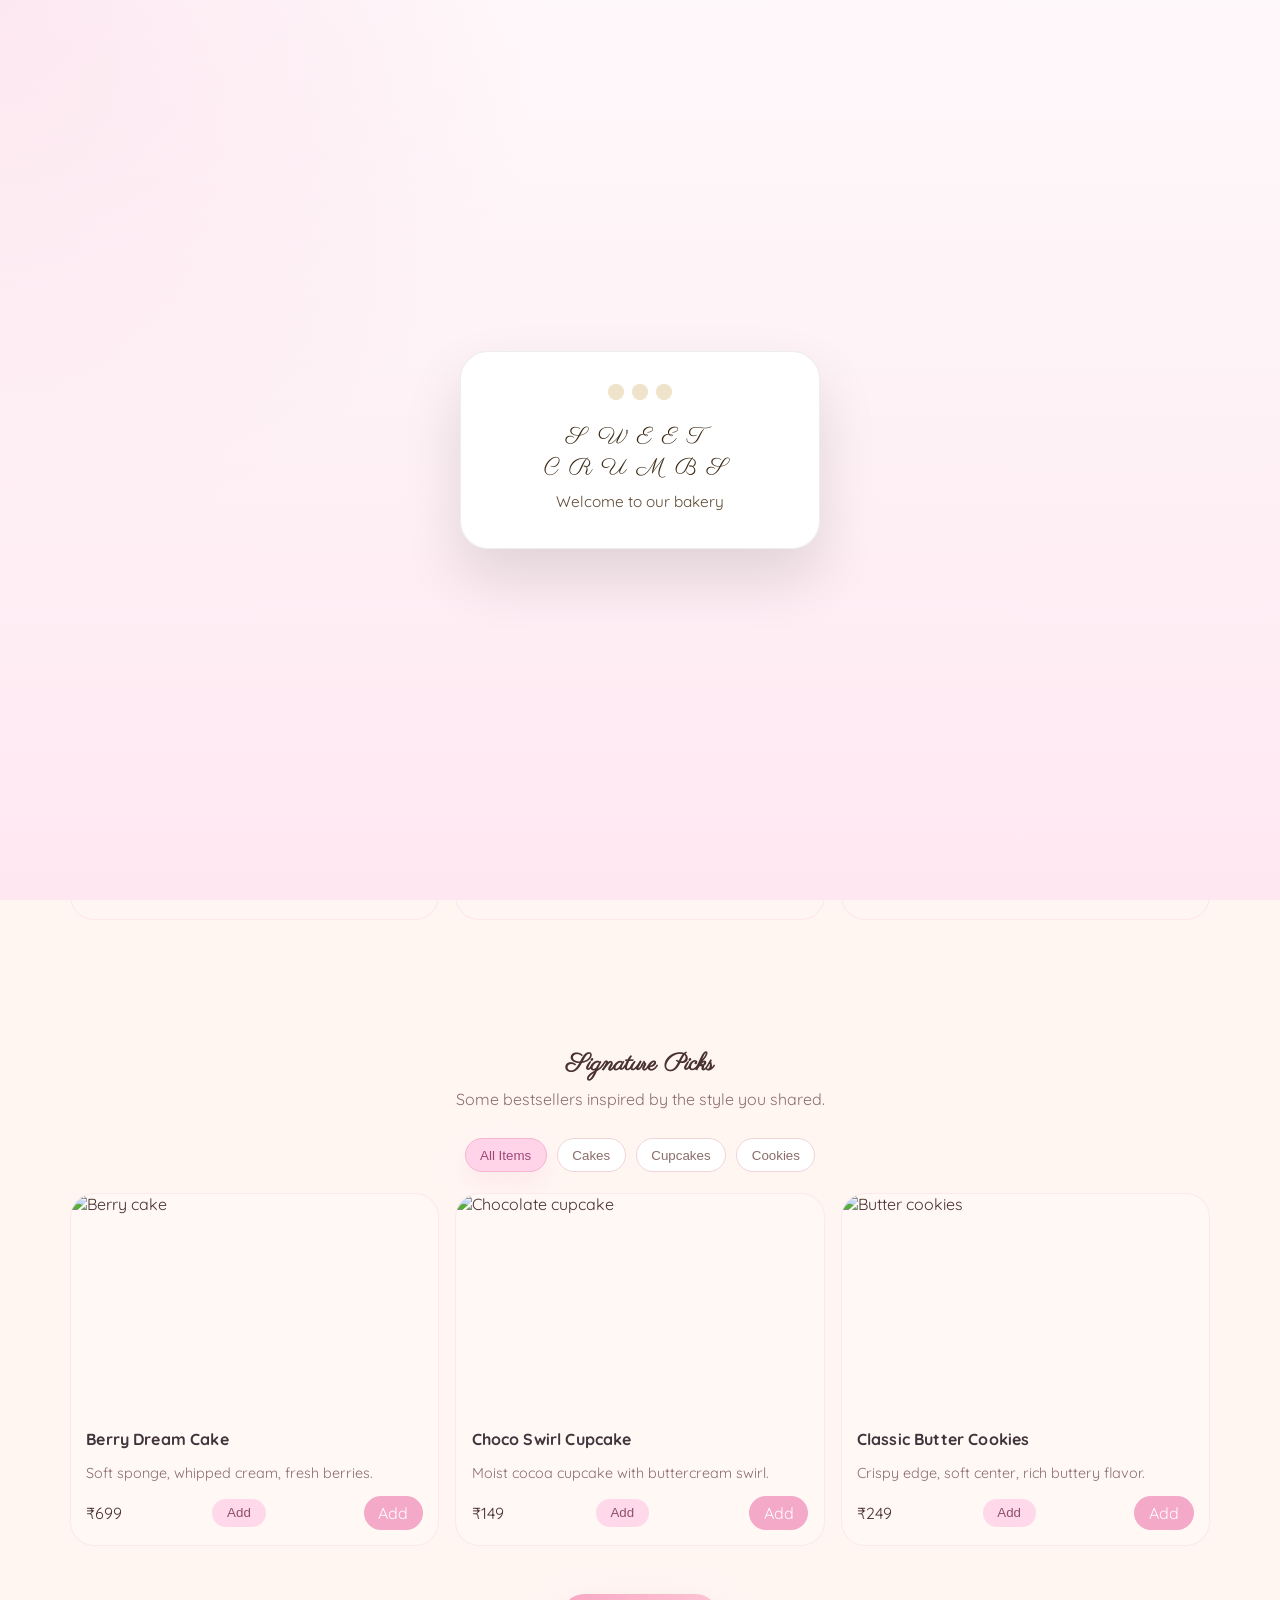
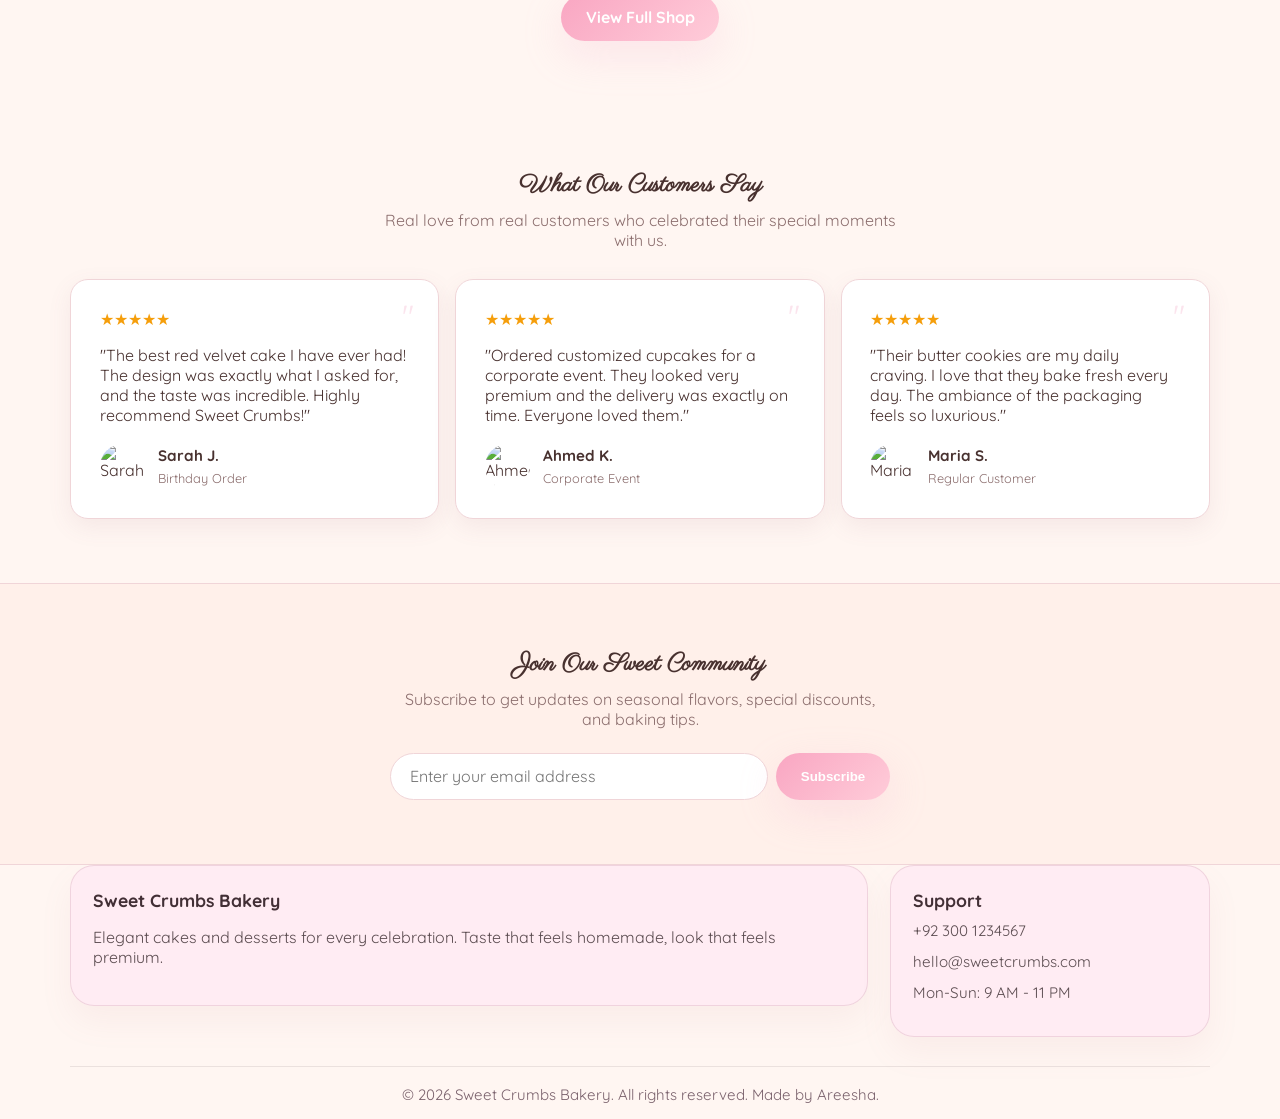
==== index.html @ cb50b617 "first commit" ====
<!DOCTYPE html>
<html lang="en">
  <head>
    <meta charset="UTF-8" />
    <meta name="viewport" content="width=device-width, initial-scale=1.0" />
    <title>Sweet Crumbs Bakery</title>
    <link rel="preconnect" href="https://fonts.googleapis.com" />
    <link rel="preconnect" href="https://fonts.gstatic.com" crossorigin />
    <link
      href="https://fonts.googleapis.com/css2?family=Parisienne&family=Quicksand:wght@300;400;500;600;700&display=swap"
      rel="stylesheet"
    />
    <link rel="stylesheet" href="./style.css" />
  </head>
  <body>
    <div class="page-loader" aria-hidden="true">
      <div class="loader-content">
        <div class="loader-spinner">
          <span class="loader-dot"></span>
          <span class="loader-dot"></span>
          <span class="loader-dot"></span>
        </div>
        <p class="loader-title">Sweet Crumbs</p>
        <p class="loader-subtitle">Welcome to our bakery</p>
      </div>
    </div>
    <header class="site-header">
      <div class="container topbar">
        <a class="logo" href="./index.html">Sweet Crumbs</a>
        <button class="menu-toggle" type="button">Menu</button>
        <nav>
          <ul class="nav-list">
            <li><a class="nav-link active" href="./index.html">Home</a></li>
            <li><a class="nav-link" href="./shop.html">Shop</a></li>
            <li><a class="nav-link" href="./menu.html">Menu</a></li>
            <li><a class="nav-link" href="./gallery.html">Gallery</a></li>
            <li><a class="nav-link" href="./about.html">About</a></li>
            <li><a class="nav-link" href="./contact.html">Contact</a></li>
            <li><a class="nav-link cart-link" href="#" id="view-cart-link">View Cart (<span class="cart-count">0</span>)</a></li>
          </ul>
        </nav>
      </div>
    </header>

    <main>
      <section class="hero">
        <div class="container hero-grid">
          <div>
            <p class="kicker">HANDCRAFTED DESSERTS</p>
            <h1>Sweet Crumbs Bakery</h1>
            <p>
              Fresh cakes, cupcakes, and cookies made daily with premium
              ingredients. Celebrate your moments with our handcrafted bakery
              creations.
            </p>
            <a class="btn primary" href="./menu.html">Explore Menu</a>
          </div>
          <div class="hero-card">
            <img
              src="https://images.unsplash.com/photo-1559620192-032c4bc4674e?auto=format&fit=crop&w=1200&q=80"
              alt="Bakery display with cupcakes"
            />
          </div>
        </div>
      </section>

      <section class="section">
        <div class="container">
          <div class="section-title">
            <h2>Why Customers Love Us</h2>
            <p>
              Traditional recipes with a modern touch, baked fresh every single
              day.
            </p>
          </div>
          <div class="features">
            <article class="feature fade-up">
              <div class="feature-icon">
                <svg viewBox="0 0 24 24" fill="none" stroke="currentColor" stroke-width="2" stroke-linecap="round" stroke-linejoin="round"><path d="M12 2v20M17 5H9.5a3.5 3.5 0 0 0 0 7h5a3.5 3.5 0 0 1 0 7H6"/></svg>
              </div>
              <h3>Fresh Daily</h3>
              <p>
                Every order is prepared with same-day baked sponge and cream.
              </p>
            </article>
            <article class="feature fade-up" style="transition-delay: 0.1s;">
              <div class="feature-icon">
                <svg viewBox="0 0 24 24" fill="none" stroke="currentColor" stroke-width="2" stroke-linecap="round" stroke-linejoin="round"><rect x="1" y="3" width="15" height="13"/><polygon points="16 8 20 8 23 11 23 16 16 16 16 8"/><circle cx="5.5" cy="18.5" r="2.5"/><circle cx="18.5" cy="18.5" r="2.5"/></svg>
              </div>
              <h3>Fast Delivery</h3>
              <p>
                Scheduled delivery slots for birthdays, anniversaries, and events.
              </p>
            </article>
            <article class="feature fade-up" style="transition-delay: 0.2s;">
              <div class="feature-icon">
                <svg viewBox="0 0 24 24" fill="none" stroke="currentColor" stroke-width="2" stroke-linecap="round" stroke-linejoin="round"><polygon points="12 2 15.09 8.26 22 9.27 17 14.14 18.18 21.02 12 17.77 5.82 21.02 7 14.14 2 9.27 8.91 8.26 12 2"/></svg>
              </div>
              <h3>Custom Designs</h3>
              <p>
                From minimal to luxury cakes, we design exactly your way.
              </p>
            </article>
          </div>
        </div>
      </section>

      <section class="section">
        <div class="container">
          <div class="section-title">
            <h2>Signature Picks</h2>
            <p>Some bestsellers inspired by the style you shared.</p>
          </div>

          <div class="categories">
            <button class="chip active" data-filter="all">All Items</button>
            <button class="chip" data-filter="cake">Cakes</button>
            <button class="chip" data-filter="cupcake">Cupcakes</button>
            <button class="chip" data-filter="cookie">Cookies</button>
          </div>

          <div class="products-grid">
            <article class="card" data-type="cake">
              <img
                src="https://images.unsplash.com/photo-1535141192574-5d4897c12636?auto=format&fit=crop&w=900&q=80"
                alt="Berry cake"
              />
              <div class="card-content">
                <h3>Berry Dream Cake</h3>
                <p>Soft sponge, whipped cream, fresh berries.</p>
                <div class="row">
                  <span>₹699</span>
                  <a href="./product-detail.html" class="btn mini">Add</a>
                </div>
              </div>
            </article>

            <article class="card" data-type="cupcake">
              <img
                src="https://images.unsplash.com/photo-1486427944299-d1955d23e34d?auto=format&fit=crop&w=900&q=80"
                alt="Chocolate cupcake"
              />
              <div class="card-content">
                <h3>Choco Swirl Cupcake</h3>
                <p>Moist cocoa cupcake with buttercream swirl.</p>
                <div class="row">
                  <span>₹149</span>
                  <a href="./product-detail.html" class="btn mini">Add</a>
                </div>
              </div>
            </article>

            <article class="card" data-type="cookie">
              <img
                src="https://images.unsplash.com/photo-1499636136210-6f4ee915583e?auto=format&fit=crop&w=900&q=80"
                alt="Butter cookies"
              />
              <div class="card-content">
                <h3>Classic Butter Cookies</h3>
                <p>Crispy edge, soft center, rich buttery flavor.</p>
                <div class="row">
                  <span>₹249</span>
                  <a href="./product-detail.html" class="btn mini">Add</a>
                </div>
              </div>
            </article>
          </div>
          <div style="text-align: center; margin-top: 3rem;">
            <a href="./shop.html" class="btn primary">View Full Shop</a>
          </div>
        </div>
      </section>

      <section class="section">
        <div class="container">
          <div class="section-title fade-up">
            <h2>What Our Customers Say</h2>
            <p>Real love from real customers who celebrated their special moments with us.</p>
          </div>
          <div class="features">
            <article class="testimonial-card fade-up">
              <div class="quote-icon">"</div>
              <div class="stars">★★★★★</div>
              <p>"The best red velvet cake I have ever had! The design was exactly what I asked for, and the taste was incredible. Highly recommend Sweet Crumbs!"</p>
              <div class="author">
                <img src="https://images.unsplash.com/photo-1438761681033-6461ffad8d80?auto=format&fit=crop&w=150&q=80" alt="Sarah J." />
                <div>
                  <h4>Sarah J.</h4>
                  <span>Birthday Order</span>
                </div>
              </div>
            </article>

            <article class="testimonial-card fade-up" style="transition-delay: 0.1s;">
              <div class="quote-icon">"</div>
              <div class="stars">★★★★★</div>
              <p>"Ordered customized cupcakes for a corporate event. They looked very premium and the delivery was exactly on time. Everyone loved them."</p>
              <div class="author">
                <img src="https://images.unsplash.com/photo-1500648767791-00dcc994a43e?auto=format&fit=crop&w=150&q=80" alt="Ahmed K." />
                <div>
                  <h4>Ahmed K.</h4>
                  <span>Corporate Event</span>
                </div>
              </div>
            </article>

            <article class="testimonial-card fade-up" style="transition-delay: 0.2s;">
              <div class="quote-icon">"</div>
              <div class="stars">★★★★★</div>
              <p>"Their butter cookies are my daily craving. I love that they bake fresh every day. The ambiance of the packaging feels so luxurious."</p>
              <div class="author">
                <img src="https://images.unsplash.com/photo-1494790108377-be9c29b29330?auto=format&fit=crop&w=150&q=80" alt="Maria S." />
                <div>
                  <h4>Maria S.</h4>
                  <span>Regular Customer</span>
                </div>
              </div>
            </article>
          </div>
        </div>
      </section>

      <section class="newsletter fade-up">
        <div class="container">
          <div class="newsletter-box">
            <h2>Join Our Sweet Community</h2>
            <p style="color: var(--muted); margin-top: 0.5rem;">Subscribe to get updates on seasonal flavors, special discounts, and baking tips.</p>
            <form class="newsletter-form">
              <input type="email" placeholder="Enter your email address" required />
              <button class="btn primary" type="submit">Subscribe</button>
            </form>
          </div>
        </div>
      </section>
    </main>

    <footer class="site-footer">
      <div class="container">
        <div class="footer-grid">
          <div>
            <h3>Sweet Crumbs Bakery</h3>
            <p>Elegant cakes and desserts for every celebration. Taste that feels homemade, look that feels premium.</p>
          </div>
          <div>
            <h4>Support</h4>
            <ul>
              <li>+92 300 1234567</li>
              <li>hello@sweetcrumbs.com</li>
              <li>Mon-Sun: 9 AM - 11 PM</li>
            </ul>
          </div>
        </div>
        <p class="copyright">© 2026 Sweet Crumbs Bakery. All rights reserved. Made by Areesha.</p>
      </div>
    </footer>

    <script src="./script.js"></script>
  </body>
</html>
---- style.css ----
:root {
  --bg: #fff6f2;
  --surface: #fff7f3;
  --surface-soft: #fff0ea;
  --accent: #f3a9c7;
  --accent-dark: #d17a9e;
  --text: #48312f;
  --muted: #8b6d6d;
  --line: #f0d5d8;
  --shadow-sm: 0 8px 24px rgba(146, 87, 115, 0.09);
  --shadow-md: 0 16px 40px rgba(146, 87, 115, 0.14);
  --shadow-lg: 0 28px 80px rgba(146, 87, 115, 0.18);
  --transition: 0.25s cubic-bezier(0.25, 0.8, 0.25, 1);
}

* {
  box-sizing: border-box;
}

html {
  scroll-behavior: smooth;
}

body {
  margin: 0;
  font-family: "Quicksand", sans-serif;
  color: var(--text);
  background: var(--bg);
}

h1,
h2,
h3,
h4 {
  margin: 0;
  font-family: "Parisienne", cursive;
}

a {
  color: inherit;
  text-decoration: none;
}

img {
  max-width: 100%;
  display: block;
}

.page-loader {
  position: fixed;
  inset: 0;
  z-index: 9999;
  display: flex;
  align-items: center;
  justify-content: center;
  background: radial-gradient(circle at top left, rgba(243, 169, 199, 0.2), transparent 35%),
    linear-gradient(180deg, #fff8fb 0%, #fef2f6 45%, #ffe7f1 100%);
  color: #472b33;
  transition: opacity 0.35s ease, visibility 0.35s ease;
  opacity: 1;
  visibility: visible;
}

.page-loader.hide {
  opacity: 0;
  visibility: hidden;
  pointer-events: none;
}

.loader-content {
  text-align: center;
  max-width: 360px;
  padding: 2rem 1.75rem;
  border-radius: 28px;
  background: rgba(255, 255, 255, 0.98);
  backdrop-filter: blur(16px);
  box-shadow: 0 28px 60px rgba(0, 0, 0, 0.12);
  border: 1px solid rgba(46, 33, 20, 0.08);
}

.loader-spinner {
  display: flex;
  align-items: center;
  justify-content: center;
  gap: 0.55rem;
  margin: 0 auto 1.35rem;
}

.loader-dot {
  width: 0.95rem;
  height: 0.95rem;
  background: #d8b87c;
  border-radius: 50%;
  opacity: 0.4;
  animation: loader-dot 1s infinite ease-in-out;
}

.loader-dot:nth-child(2) {
  animation-delay: 0.15s;
}

.loader-dot:nth-child(3) {
  animation-delay: 0.3s;
}

.loader-title {
  letter-spacing: 0.45em;
  text-transform: uppercase;
  font-size: 1.4rem;
  margin: 0.7rem 0 0.35rem;
  font-family: "Parisienne", cursive;
  font-weight: 400;
  color: #3c2a16;
}

.loader-subtitle {
  color: #5f4a36;
  font-size: 0.96rem;
  margin: 0;
  line-height: 1.75;
}

.cart-overlay,
.cart-panel {
  position: fixed;
  inset: 0;
  z-index: 10000;
}

.cart-overlay {
  background: rgba(51, 23, 38, 0.55);
  opacity: 0;
  visibility: hidden;
  display: none;
  pointer-events: none;
  transition: opacity 0.25s ease;
}

.cart-overlay.open {
  display: block;
  opacity: 1;
  visibility: visible;
  pointer-events: auto;
}

.cart-panel {
  position: fixed;
  top: 0;
  right: 0;
  width: min(420px, 100%);
  height: 100%;
  background: #fff9fb;
  box-shadow: -12px 0 40px rgba(124, 80, 101, 0.12);
  transform: translateX(100%);
  transition: transform 0.4s cubic-bezier(0.25, 0.46, 0.45, 0.94);
  display: none;
  flex-direction: column;
  padding: 1.5rem;
}

.cart-panel.open {
  display: flex;
  transform: translateX(0);
}

.cart-panel h2 {
  font-family: "Parisienne", cursive;
  margin: 0 0 1rem;
  color: #b5567e;
}

.cart-panel .cart-items {
  flex: 1;
  overflow-y: auto;
  display: grid;
  gap: 1rem;
}

.cart-item {
  background: #fff;
  border: 1px solid rgba(240, 207, 214, 0.8);
  border-radius: 18px;
  padding: 1rem;
  display: grid;
  gap: 0.45rem;
}

.cart-item-top {
  display: flex;
  justify-content: space-between;
  align-items: center;
  gap: 0.75rem;
}

.cart-item h4 {
  margin: 0;
  font-size: 1rem;
  font-weight: 700;
  color: #45303a;
}

.cart-remove-btn {
  padding: 0.35rem 0.85rem;
  border-radius: 999px;
  border: 1px solid rgba(181, 86, 126, 0.35);
  background: transparent;
  color: #b5567e;
  font-size: 0.86rem;
  cursor: pointer;
}

.cart-remove-btn:hover {
  background: #ffe9f1;
}

.cart-item span {
  color: #6e515e;
  font-size: 0.92rem;
}

.cart-panel .cart-footer {
  padding-top: 1rem;
  border-top: 1px solid rgba(240, 207, 214, 0.9);
}

.cart-panel .cart-footer p {
  margin: 0.75rem 0 0;
  color: #5b404b;
}

.cart-close {
  position: absolute;
  top: 1rem;
  right: 1rem;
  width: 2rem;
  height: 2rem;
  border: 1px solid rgba(181, 86, 126, 0.35);
  border-radius: 999px;
  display: inline-flex;
  align-items: center;
  justify-content: center;
  background: #fff;
  color: #b5567e;
  font-weight: 700;
  cursor: pointer;
}

.btn.mini.cart-add-btn {
  margin-right: 0.5rem;
  background: #ffd9e9;
  color: #8f4f6c;
}

.btn.mini.cart-add-btn:hover {
  background: #f7baca;
}

.product-detail-section.animate-detail {
  opacity: 0;
  transform: translateY(20px);
  transition: transform 0.7s ease, opacity 0.7s ease;
}

.product-detail-section.show-detail {
  opacity: 1;
  transform: translateY(0);
}

@keyframes loader-dot {
  0%, 100% {
    transform: translateY(0);
    opacity: 0.4;
  }
  50% {
    transform: translateY(-10px);
    opacity: 1;
  }
}
}

@keyframes spin {
  to {
    transform: rotate(360deg);
  }
}

.container {
  width: min(1140px, calc(100% - 2rem));
  margin: 0 auto;
}

.site-header {
  position: sticky;
  top: 0;
  z-index: 20;
  background: rgba(255, 247, 244, 0.95);
  border-bottom: 1px solid rgba(244, 199, 208, 0.6);
  -webkit-backdrop-filter: blur(12px);
  backdrop-filter: blur(12px);
  color: var(--text);
}

.topbar {
  display: flex;
  align-items: center;
  justify-content: space-between;
  min-height: 70px;
}

.logo {
  font-family: "Parisienne", cursive;
  font-size: 1.9rem;
  font-weight: 400;
  color: #ca7590;
  transition: all 0.3s ease;
  animation: float 3s ease-in-out infinite;
}

.logo:hover {
  transform: scale(1.05);
  color: #b5567e;
}

.nav-list {
  display: flex;
  align-items: center;
  list-style: none;
  padding: 0;
  margin: 0;
  gap: 1.1rem;
}

.nav-link {
  font-size: 0.95rem;
  color: rgba(72, 49, 49, 0.82);
  font-weight: 600;
  position: relative;
  transition: color var(--transition);
}

.nav-link::after {
  content: "";
  position: absolute;
  width: 0;
  height: 2px;
  bottom: -4px;
  left: 0;
  background-color: var(--accent);
  transition: width var(--transition);
}

.nav-link.active,
.nav-link:hover {
  color: var(--accent-dark);
}

.nav-link:hover::after,
.nav-link.active::after {
  width: 100%;
}

.menu-toggle {
  display: none;
  border: 1px solid rgba(255,255,255,0.2);
  border-radius: 10px;
  background: transparent;
  color: #fff;
  padding: 0.35rem 0.55rem;
  cursor: pointer;
}

.feature-icon {
  width: 32px;
  height: 32px;
  margin-bottom: 1rem;
  color: var(--accent);
}

.feature-icon svg {
  width: 100%;
  height: 100%;
  fill: currentColor;
}

.btn {
  border: 0;
  border-radius: 999px;
  cursor: pointer;
  transition: all var(--transition);
  display: inline-flex;
  align-items: center;
  justify-content: center;
}

.btn.primary {
  background: linear-gradient(135deg, #f9a6c2, #ffccd9);
  color: #ffffff;
  font-weight: 700;
  padding: 0.85rem 1.55rem;
  box-shadow: 0 14px 40px rgba(243, 169, 199, 0.22);
}

.btn.primary:hover {
  background: linear-gradient(135deg, #d773a1, #f4a0c8);
  box-shadow: 0 18px 45px rgba(211, 122, 158, 0.24);
  transform: translateY(-2px);
  animation: pulse 0.6s ease-in-out;
}

.btn.mini {
  background: rgba(243, 169, 199, 0.14);
  color: #9a5f7c;
  padding: 0.5rem 1rem;
  transition: all var(--transition);
}

.btn.mini:hover {
  background: rgba(243, 169, 199, 0.24);
  transform: scale(1.05);
  box-shadow: 0 4px 12px rgba(243, 169, 199, 0.2);
}

.hero {
  padding: 5rem 0 4rem;
  background: radial-gradient(circle at top left, rgba(243, 169, 199, 0.22), transparent 35%),
    linear-gradient(180deg, #fff7f5 0%, #fff0ef 100%);
}

.hero-grid {
  display: grid;
  grid-template-columns: 1.1fr 1fr;
  gap: 2rem;
  align-items: center;
}

.kicker {
  margin: 0;
  letter-spacing: 0.18em;
  color: var(--muted);
  font-size: 0.72rem;
}

.hero h1 {
  font-size: clamp(2.4rem, 4vw, 4rem);
  margin-top: 0.6rem;
  letter-spacing: 0.04em;
  background: linear-gradient(90deg, #ca7590 0%, #f9a6c2 50%, #ca7590 100%);
  background-size: 200% 100%;
  -webkit-background-clip: text;
  -webkit-text-fill-color: transparent;
  background-clip: text;
  animation: shimmer 3s ease-in-out infinite;
}

.hero p {
  max-width: 50ch;
  color: #7e5f66;
  line-height: 1.8;
}

.hero-card {
  background: #fff;
  border: 1px solid rgba(248, 216, 224, 0.7);
  border-radius: 30px;
  overflow: hidden;
  box-shadow: 0 24px 60px rgba(164, 87, 125, 0.1);
  transition: transform var(--transition), box-shadow var(--transition);
}

.hero-card:hover {
  transform: translateY(-5px);
}

.hero-card img {
  height: 100%;
  min-height: 360px;
  object-fit: cover;
  transition: transform 0.6s ease;
}

.hero-card:hover img {
  transform: scale(1.03);
}

.section {
  padding: 4rem 0;
}

.section-title {
  text-align: center;
  margin-bottom: 1.8rem;
}

.section-title p {
  color: var(--muted);
  margin: 0.5rem auto 0;
  max-width: 52ch;
}

.features {
  display: grid;
  grid-template-columns: repeat(3, 1fr);
  gap: 1rem;
}

.feature {
  background: #fff6f4;
  border: 1px solid rgba(243, 169, 199, 0.2);
  border-radius: 24px;
  padding: 1.4rem;
  transition: all var(--transition);
}

.feature:hover {
  transform: translateY(-4px);
  box-shadow: var(--shadow-sm);
  border-color: var(--accent);
}

.feature span {
  font-size: 1.5rem;
  display: inline-block;
  margin-bottom: 0.5rem;
}

.feature h3 {
  margin-top: 0.6rem;
  font-size: 1.2rem;
}

.feature p {
  color: var(--muted);
  font-size: 0.92rem;
}

.categories {
  display: flex;
  flex-wrap: wrap;
  justify-content: center;
  gap: 0.65rem;
  margin-bottom: 1.3rem;
}

.chip {
  padding: 0.55rem 0.9rem;
  border: 1px solid var(--line);
  background: #fff;
  border-radius: 999px;
  color: var(--muted);
  cursor: pointer;
  transition: all var(--transition);
}

.chip:hover {
  border-color: var(--accent);
  color: var(--accent-dark);
  transform: translateY(-2px);
  box-shadow: 0 4px 12px rgba(243, 169, 199, 0.15);
}

.chip.active {
  background: #ffd4e8;
  border-color: #f5b4d0;
  color: #9e4878;
  box-shadow: 0 12px 26px rgba(243, 169, 199, 0.15);
  animation: pulse 0.4s ease-in-out;
}

.products-grid {
  display: grid;
  grid-template-columns: repeat(3, 1fr);
  gap: 1rem;
}

.card {
  background: #fff8f4;
  border: 1px solid rgba(243, 169, 199, 0.2);
  border-radius: 24px;
  overflow: hidden;
  transition: all var(--transition);
  animation: fadeIn 0.4s ease-out forwards;
  opacity: 0;
  transform: translateY(20px);
}

.card:hover {
  transform: translateY(-8px) scale(1.02);
  box-shadow: 0 20px 40px rgba(243, 169, 199, 0.15);
  border-color: rgba(243, 169, 199, 0.4);
}

.card img {
  width: 100%;
  height: 220px;
  object-fit: cover;
  transition: transform 0.5s ease;
}

.card:hover img {
  transform: scale(1.08);
}

.card-content {
  padding: 0.95rem;
}

.card-content h3 {
  font-family: "Quicksand", sans-serif;
  font-size: 1rem;
  font-weight: 700;
  letter-spacing: 0.01em;
  margin: 0 0 0.55rem;
  color: #42343c;
}

.card-content p {
  color: var(--muted);
  font-size: 0.9rem;
}

.row {
  display: flex;
  align-items: center;
  justify-content: space-between;
}

.btn.mini {
  background: var(--accent);
  color: #fff;
  padding: 0.42rem 0.92rem;
}

.card.hidden {
  display: none;
}

.page-hero {
  padding: 4rem 0 2.8rem;
  text-align: center;
  background: radial-gradient(circle at top, rgba(243, 169, 199, 0.14), rgba(255, 255, 255, 0.95) 55%);
}

.page-hero p {
  color: var(--muted);
  margin: 0.8rem auto 0;
  max-width: 60ch;
}

.split {
  display: grid;
  grid-template-columns: 1fr 1fr;
  gap: 1.6rem;
}

.panel {
  background: var(--surface-soft);
  border: 1px solid var(--line);
  border-radius: 18px;
  padding: 1.3rem;
}

.panel p,
.panel li {
  color: var(--muted);
}

.panel ul {
  margin: 0.6rem 0 0;
  padding-left: 1rem;
}

.contact-form {
  display: grid;
  gap: 0.8rem;
}

.contact-form input,
.contact-form textarea {
  border: 1px solid var(--line);
  border-radius: 10px;
  padding: 0.72rem 0.85rem;
  font: inherit;
  background: #fff;
}

.contact-form textarea {
  min-height: 150px;
  resize: vertical;
}

.contact-form input:focus,
.contact-form textarea:focus {
  outline: none;
  border-color: var(--accent);
  box-shadow: 0 0 0 3px rgba(198, 168, 112, 0.2);
}

/* New Sections Styles */

.testimonial-card {
  background: #fff;
  padding: 1.8rem;
  border-radius: 18px;
  border: 1px solid var(--line);
  box-shadow: var(--shadow-sm);
  position: relative;
  transition: all var(--transition);
}

.testimonial-card:hover {
  transform: translateY(-4px);
  box-shadow: var(--shadow-md);
}

.quote-icon {
  font-size: 2rem;
  color: var(--accent);
  opacity: 0.3;
  position: absolute;
  top: 1rem;
  right: 1.5rem;
}

.stars {
  color: #f59e0b;
  margin-bottom: 0.5rem;
}

.author {
  display: flex;
  align-items: center;
  gap: 0.8rem;
  margin-top: 1.2rem;
}

.author img {
  width: 45px;
  height: 45px;
  border-radius: 50%;
  object-fit: cover;
}

.author h4 {
  font-family: "Quicksand", sans-serif;
  font-size: 0.95rem;
  margin-bottom: 0.1rem;
}

.author span {
  font-size: 0.8rem;
  color: var(--muted);
}

.newsletter {
  background: var(--surface-soft);
  border-top: 1px solid var(--line);
  border-bottom: 1px solid var(--line);
  padding: 4rem 0;
  text-align: center;
}

.newsletter-box {
  max-width: 500px;
  margin: 0 auto;
}

.newsletter-form {
  display: flex;
  gap: 0.5rem;
  margin-top: 1.5rem;
}

.newsletter-form input {
  flex: 1;
  padding: 0.8rem 1.2rem;
  border: 1px solid var(--line);
  border-radius: 999px;
  font: inherit;
}

.newsletter-form input:focus {
  outline: none;
  border-color: var(--accent);
}

.team-grid, .values-grid {
  display: grid;
  grid-template-columns: repeat(3, 1fr);
  gap: 1.5rem;
  margin-top: 2rem;
}

.team-member {
  text-align: center;
}

.team-member img {
  width: 100%;
  aspect-ratio: 1/1;
  object-fit: cover;
  border-radius: 50%;
  margin-bottom: 1rem;
  border: 4px solid var(--surface-soft);
  box-shadow: var(--shadow-sm);
  transition: transform var(--transition);
}

.team-member:hover img {
  transform: scale(1.05);
  border-color: var(--accent);
}

.team-member h3 {
  font-size: 1.2rem;
  margin-bottom: 0.2rem;
}

.team-member p {
  color: var(--muted);
  font-size: 0.9rem;
}

.faq-list {
  display: flex;
  flex-direction: column;
  gap: 1rem;
}

.faq-item {
  background: var(--surface-soft);
  border: 1px solid var(--line);
  border-radius: 12px;
  overflow: hidden;
}

.faq-question {
  padding: 1.2rem;
  font-weight: 600;
  cursor: pointer;
  display: flex;
  justify-content: space-between;
  align-items: center;
  user-select: none;
}

.faq-answer {
  padding: 0 1.2rem;
  max-height: 0;
  overflow: hidden;
  transition: max-height 0.4s ease, padding 0.4s ease;
  color: var(--muted);
  line-height: 1.6;
}

.faq-item.active .faq-answer {
  padding: 0 1.2rem 1.2rem;
  max-height: 200px;
}

.map-container {
  border-radius: 18px;
  overflow: hidden;
  border: 1px solid var(--line);
  height: 100%;
  min-height: 300px;
}

.map-container iframe {
  width: 100%;
  height: 100%;
  border: 0;
}

.offers-banner {
  background: linear-gradient(135deg, #f3e7d2, #e5d3b6);
  border-radius: 18px;
  padding: 2rem;
  display: flex;
  justify-content: space-between;
  align-items: center;
  margin-bottom: 3rem;
  color: #62492a;
}

.offers-text h2 {
  font-size: 1.8rem;
  margin-bottom: 0.5rem;
}

.offers-text p {
  opacity: 0.9;
  margin-bottom: 0;
}

/* Creative About Page Styles */

.about-collage {
  position: relative;
  min-height: 400px;
}

.about-collage img {
  position: absolute;
  border-radius: 16px;
  box-shadow: var(--shadow-lg);
  transition: transform var(--transition);
}

.about-collage img:hover {
  transform: translateY(-10px) scale(1.02);
  z-index: 5;
}

.collage-1 {
  width: 60%;
  top: 0;
  left: 0;
  z-index: 2;
}

.collage-2 {
  width: 50%;
  top: 20%;
  right: 0;
  z-index: 3;
}

.collage-3 {
  width: 45%;
  bottom: -20px;
  left: 15%;
  z-index: 4;
  border: 8px solid var(--bg);
}

.stats-grid {
  display: grid;
  grid-template-columns: repeat(4, 1fr);
  gap: 2rem;
  text-align: center;
  padding: 4rem 0;
  border-top: 1px solid var(--line);
  border-bottom: 1px solid var(--line);
}

.stat-item h3 {
  font-size: 3rem;
  color: var(--accent);
  margin-bottom: 0.5rem;
}

.stat-item p {
  color: var(--muted);
  text-transform: uppercase;
  letter-spacing: 2px;
  font-size: 0.8rem;
  font-weight: 600;
}

.timeline {
  position: relative;
  max-width: 800px;
  margin: 0 auto;
  padding-left: 2rem;
  border-left: 2px solid var(--line);
}

.timeline-item {
  position: relative;
  padding-bottom: 3rem;
}

.timeline-item::before {
  content: "";
  position: absolute;
  left: -33px;
  top: 0;
  width: 24px;
  height: 24px;
  background: var(--bg);
  border: 4px solid var(--accent);
  border-radius: 50%;
}

.timeline-date {
  font-family: "Parisienne", cursive;
  color: var(--accent);
  font-size: 1.2rem;
  font-weight: 400;
  margin-bottom: 0.5rem;
}

/* Animations */

.fade-up {
  opacity: 0;
  transform: translateY(30px);
  transition: opacity 0.8s ease-out, transform 0.8s ease-out;
}

.fade-up.show {
  opacity: 1;
  transform: translateY(0);
}

@keyframes fadeIn {
  from {
    opacity: 0;
    transform: translateY(20px);
  }
  to {
    opacity: 1;
    transform: translateY(0);
  }
}

@keyframes slideInLeft {
  from {
    opacity: 0;
    transform: translateX(-50px);
  }
  to {
    opacity: 1;
    transform: translateX(0);
  }
}

@keyframes slideInRight {
  from {
    opacity: 0;
    transform: translateX(50px);
  }
  to {
    opacity: 1;
    transform: translateX(0);
  }
}

@keyframes bounceIn {
  0% {
    opacity: 0;
    transform: scale(0.3);
  }
  50% {
    opacity: 1;
    transform: scale(1.05);
  }
  70% {
    transform: scale(0.9);
  }
  100% {
    opacity: 1;
    transform: scale(1);
  }
}

@keyframes float {
  0%, 100% {
    transform: translateY(0px);
  }
  50% {
    transform: translateY(-10px);
  }
}

@keyframes pulse {
  0% {
    transform: scale(1);
  }
  50% {
    transform: scale(1.05);
  }
  100% {
    transform: scale(1);
  }
}

@keyframes shimmer {
  0% {
    background-position: -200px 0;
  }
  100% {
    background-position: calc(200px + 100%) 0;
  }
}
    transform: scale(0.95);
  }
  to {
    opacity: 1;
    transform: scale(1);
  }
}

.site-footer {
  margin-top: 3rem;
  background: linear-gradient(180deg, #fff9fb 0%, #ffe8f3 100%);
  color: #4e3f43;
  padding: 3rem 0 1.5rem;
  border-top: 1px solid rgba(196, 141, 158, 0.18);
}

.footer-grid {
  display: grid;
  grid-template-columns: 1fr minmax(240px, 320px);
  gap: 1.4rem;
  align-items: start;
  justify-content: space-between;
}

.site-footer h3,
.site-footer h4 {
  font-family: "Quicksand", sans-serif;
  color: #422f35;
  margin-bottom: 0.65rem;
  font-size: 1.1rem;
}

.site-footer p,
.site-footer li,
.site-footer a {
  opacity: 0.92;
  color: #4e3f43;
  font-family: "Quicksand", sans-serif;
}

.site-footer ul {
  list-style: none;
  margin: 0;
  padding: 0;
}

.site-footer li {
  margin-bottom: 0.6rem;
  font-size: 0.95rem;
}

.site-footer a {
  text-decoration: none;
  transition: color var(--transition);
}

.site-footer a:hover {
  color: #a66382;
}

.footer-grid > div {
  background: rgba(255, 235, 243, 0.95);
  border: 1px solid rgba(196, 141, 158, 0.25);
  border-radius: 24px;
  padding: 1.4rem;
  box-shadow: 0 16px 32px rgba(188, 128, 146, 0.08);
}

.site-footer .footer-grid > div ul li {
  margin-bottom: 0.75rem;
}

.site-footer .copyright {
  margin-top: 1.8rem;
  border-top: 1px solid rgba(78, 63, 67, 0.12);
  padding-top: 1.1rem;
  font-size: 0.94rem;
  color: #6f5561;
  text-align: center;
}

@media (max-width: 900px) {
  .hero-grid,
  .split,
  .products-grid,
  .features,
  .footer-grid,
  .team-grid,
  .values-grid {
    grid-template-columns: 1fr;
  }

  .offers-banner {
    flex-direction: column;
    text-align: center;
    gap: 1.5rem;
  }

  .hero {
    padding-top: 3rem;
  }

  .hero-card  .hero {
    padding-top: 3rem;
  }

  .about-collage {
    min-height: 300px;
    margin-bottom: 3rem;
  }
  
  .about-collage img {
    position: relative;
    width: 100%;
    top: auto !important;
    left: auto !important;
    right: auto !important;
    margin-bottom: 1rem;
  }
  
  .stats-grid {
    grid-template-columns: repeat(2, 1fr);
  }

  .hero-card img {
    min-height: 260px;
  }
}

@media (max-width: 700px) {
  .menu-toggle {
    display: inline-flex;
  }

  .nav-list {
    display: none;
    width: 100%;
    flex-direction: column;
    align-items: flex-start;
    gap: 0.8rem;
    padding: 0.8rem 0 1rem;
  }

  .nav-list.open {
    display: flex;
  }

  .topbar {
    flex-wrap: wrap;
    padding: 0.6rem 0;
  }
}
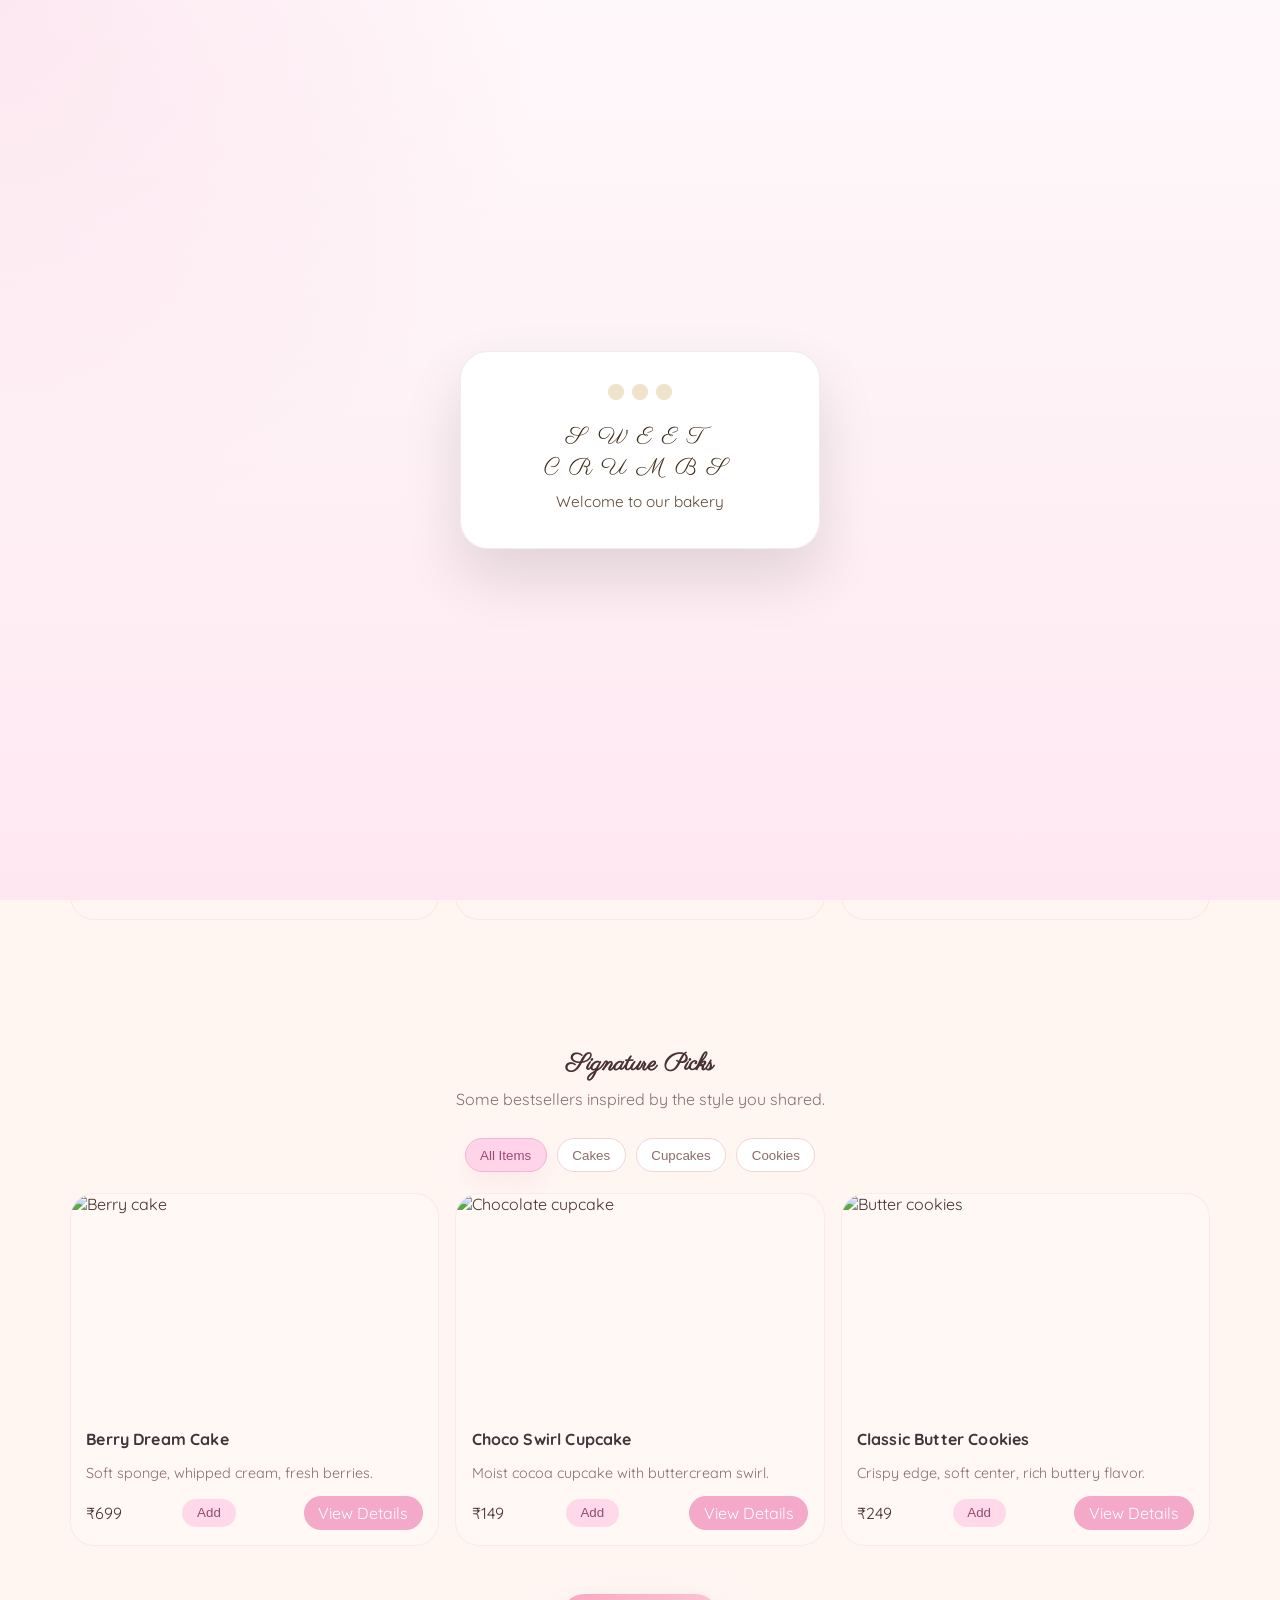
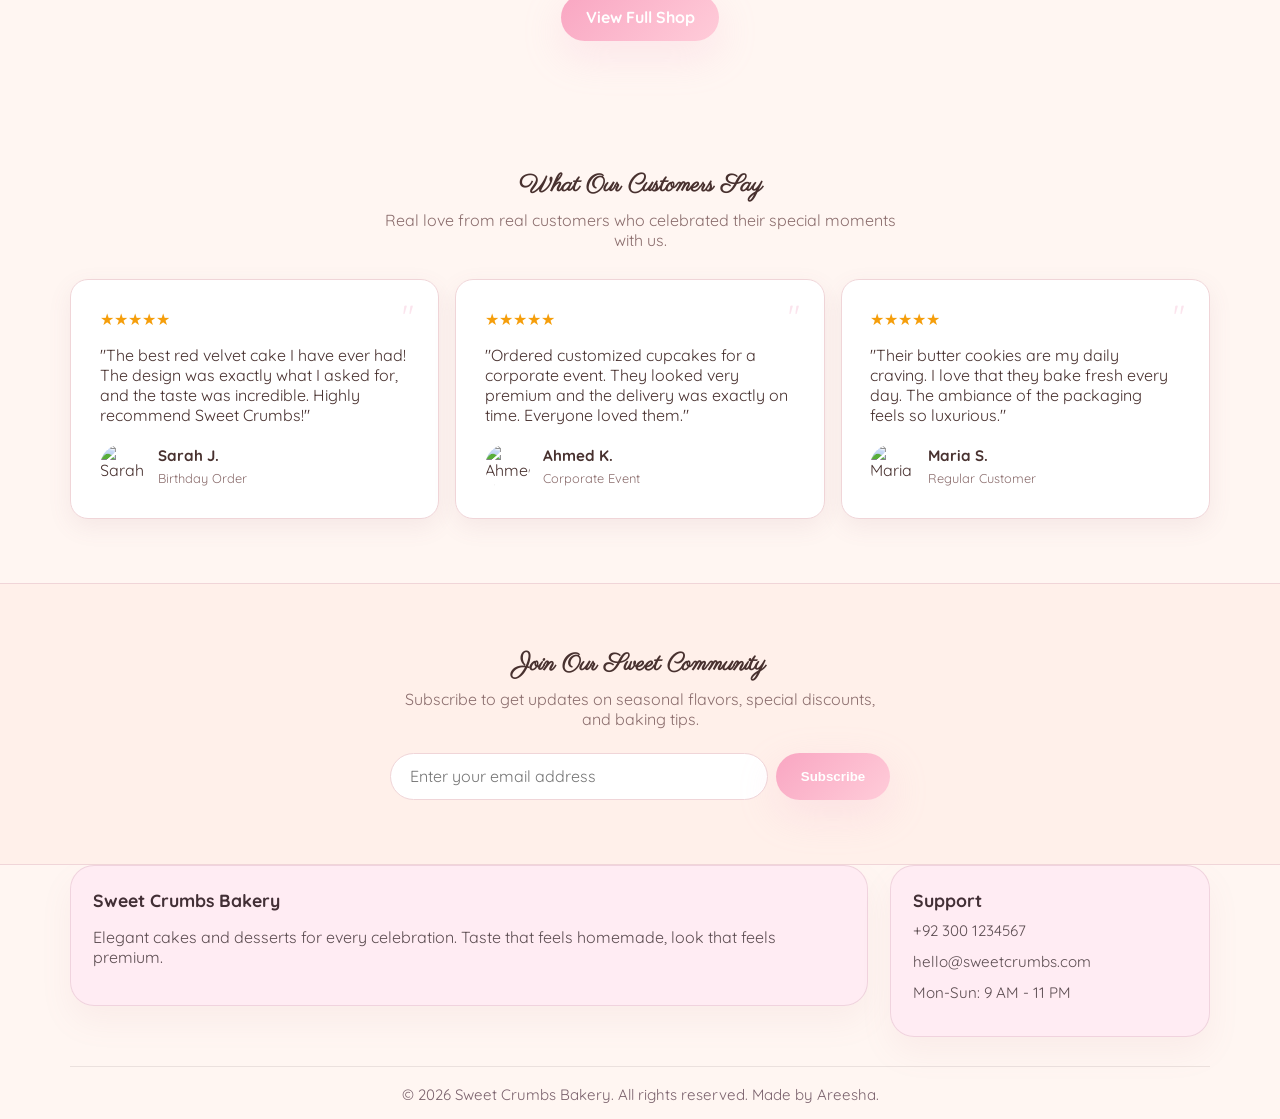
==== commit 2e9794dc: "updated code" ====
--- a/index.html
+++ b/index.html
@@ -130,7 +130,7 @@
                 <p>Soft sponge, whipped cream, fresh berries.</p>
                 <div class="row">
                   <span>₹699</span>
-                  <a href="./product-detail.html" class="btn mini">Add</a>
+                  <a href="./product-detail.html" class="btn mini">View Details</a>
                 </div>
               </div>
             </article>
@@ -145,7 +145,7 @@
                 <p>Moist cocoa cupcake with buttercream swirl.</p>
                 <div class="row">
                   <span>₹149</span>
-                  <a href="./product-detail.html" class="btn mini">Add</a>
+                  <a href="./product-detail.html" class="btn mini">View Details</a>
                 </div>
               </div>
             </article>
@@ -160,7 +160,7 @@
                 <p>Crispy edge, soft center, rich buttery flavor.</p>
                 <div class="row">
                   <span>₹249</span>
-                  <a href="./product-detail.html" class="btn mini">Add</a>
+                  <a href="./product-detail.html" class="btn mini">View Details</a>
                 </div>
               </div>
             </article>
--- a/style.css
+++ b/style.css
@@ -640,6 +640,21 @@
   background: radial-gradient(circle at top, rgba(243, 169, 199, 0.14), rgba(255, 255, 255, 0.95) 55%);
 }
 
+.hero-highlights {
+  margin: 1.5rem auto 0;
+  max-width: 720px;
+  display: grid;
+  gap: 0.55rem;
+  color: var(--text);
+  font-size: 0.96rem;
+  line-height: 1.7;
+}
+
+.hero-highlights p {
+  margin: 0;
+  color: var(--muted);
+}
+
 .page-hero p {
   color: var(--muted);
   margin: 0.8rem auto 0;
@@ -1165,6 +1180,67 @@
 }
 
 @media (max-width: 900px) {
+  .menu-toggle {
+    display: inline-flex;
+    align-items: center;
+    justify-content: center;
+    gap: 0.65rem;
+    min-width: 4.5rem;
+    padding: 0.55rem 0.9rem;
+    border-radius: 999px;
+    border: 1px solid rgba(209, 122, 158, 0.35);
+    background: rgba(243, 169, 199, 0.12);
+    color: var(--accent-dark);
+    font-size: 0;
+    transition: transform var(--transition), background var(--transition), border-color var(--transition);
+  }
+
+  .menu-toggle::before {
+    content: "";
+    display: inline-block;
+    width: 1rem;
+    height: 0.14rem;
+    border-radius: 999px;
+    background: currentColor;
+    box-shadow: 0 0.28rem 0 currentColor, 0 0.56rem 0 currentColor;
+  }
+
+  .menu-toggle:hover,
+  .menu-toggle:focus-visible {
+    transform: translateY(-1px);
+    background: rgba(243, 169, 199, 0.18);
+    outline: none;
+  }
+
+  .nav-list {
+    display: none;
+    width: 100%;
+    flex-direction: column;
+    align-items: flex-start;
+    gap: 0.85rem;
+    padding: 1rem 0 1.2rem;
+    background: rgba(255, 247, 244, 0.98);
+    border-radius: 18px;
+    box-shadow: 0 12px 30px rgba(146, 87, 115, 0.08);
+    margin-top: 0.65rem;
+  }
+
+  .nav-list.open {
+    display: flex;
+  }
+
+  .nav-link {
+    width: 100%;
+    padding: 0.7rem 1rem;
+    border-radius: 14px;
+    transition: background var(--transition), color var(--transition);
+  }
+
+  .nav-link:hover,
+  .nav-link.active {
+    background: rgba(243, 169, 199, 0.16);
+  }
+
   .hero-grid,
   .split,
   .products-grid,
@@ -1215,6 +1291,24 @@
 @media (max-width: 700px) {
   .menu-toggle {
     display: inline-flex;
+    align-items: center;
+    justify-content: center;
+    gap: 0.5rem;
+    min-width: 4.5rem;
+    padding: 0.65rem 0.9rem;
+    border-radius: 999px;
+    border: 1px solid rgba(209, 122, 158, 0.35);
+    background: rgba(243, 169, 199, 0.12);
+    color: var(--accent-dark);
+    font-size: 0;
+    transition: transform var(--transition), background var(--transition), border-color var(--transition);
+  }
+
+  .menu-toggle:hover,
+  .menu-toggle:focus-visible {
+    transform: translateY(-1px);
+    background: rgba(243, 169, 199, 0.18);
+    outline: none;
   }
 
   .nav-list {
@@ -1222,16 +1316,40 @@
     width: 100%;
     flex-direction: column;
     align-items: flex-start;
-    gap: 0.8rem;
-    padding: 0.8rem 0 1rem;
+    gap: 0.85rem;
+    padding: 1rem 0 1.2rem;
+    background: rgba(255, 247, 244, 0.98);
+    border-radius: 18px;
+    box-shadow: 0 12px 30px rgba(146, 87, 115, 0.08);
+    margin-top: 0.65rem;
   }
 
   .nav-list.open {
     display: flex;
   }
 
+  .nav-link {
+    width: 100%;
+    padding: 0.7rem 1rem;
+    border-radius: 14px;
+    transition: background var(--transition), color var(--transition);
+  }
+
+  .nav-link:hover,
+  .nav-link.active {
+    background: rgba(243, 169, 199, 0.16);
+  }
+
   .topbar {
     flex-wrap: wrap;
-    padding: 0.6rem 0;
-  }
-}
+    padding: 0.75rem 0;
+  }
+
+  .page-hero {
+    padding: 2.2rem 0 1.2rem;
+  }
+
+  .hero-highlights {
+    display: none;
+  }
+}
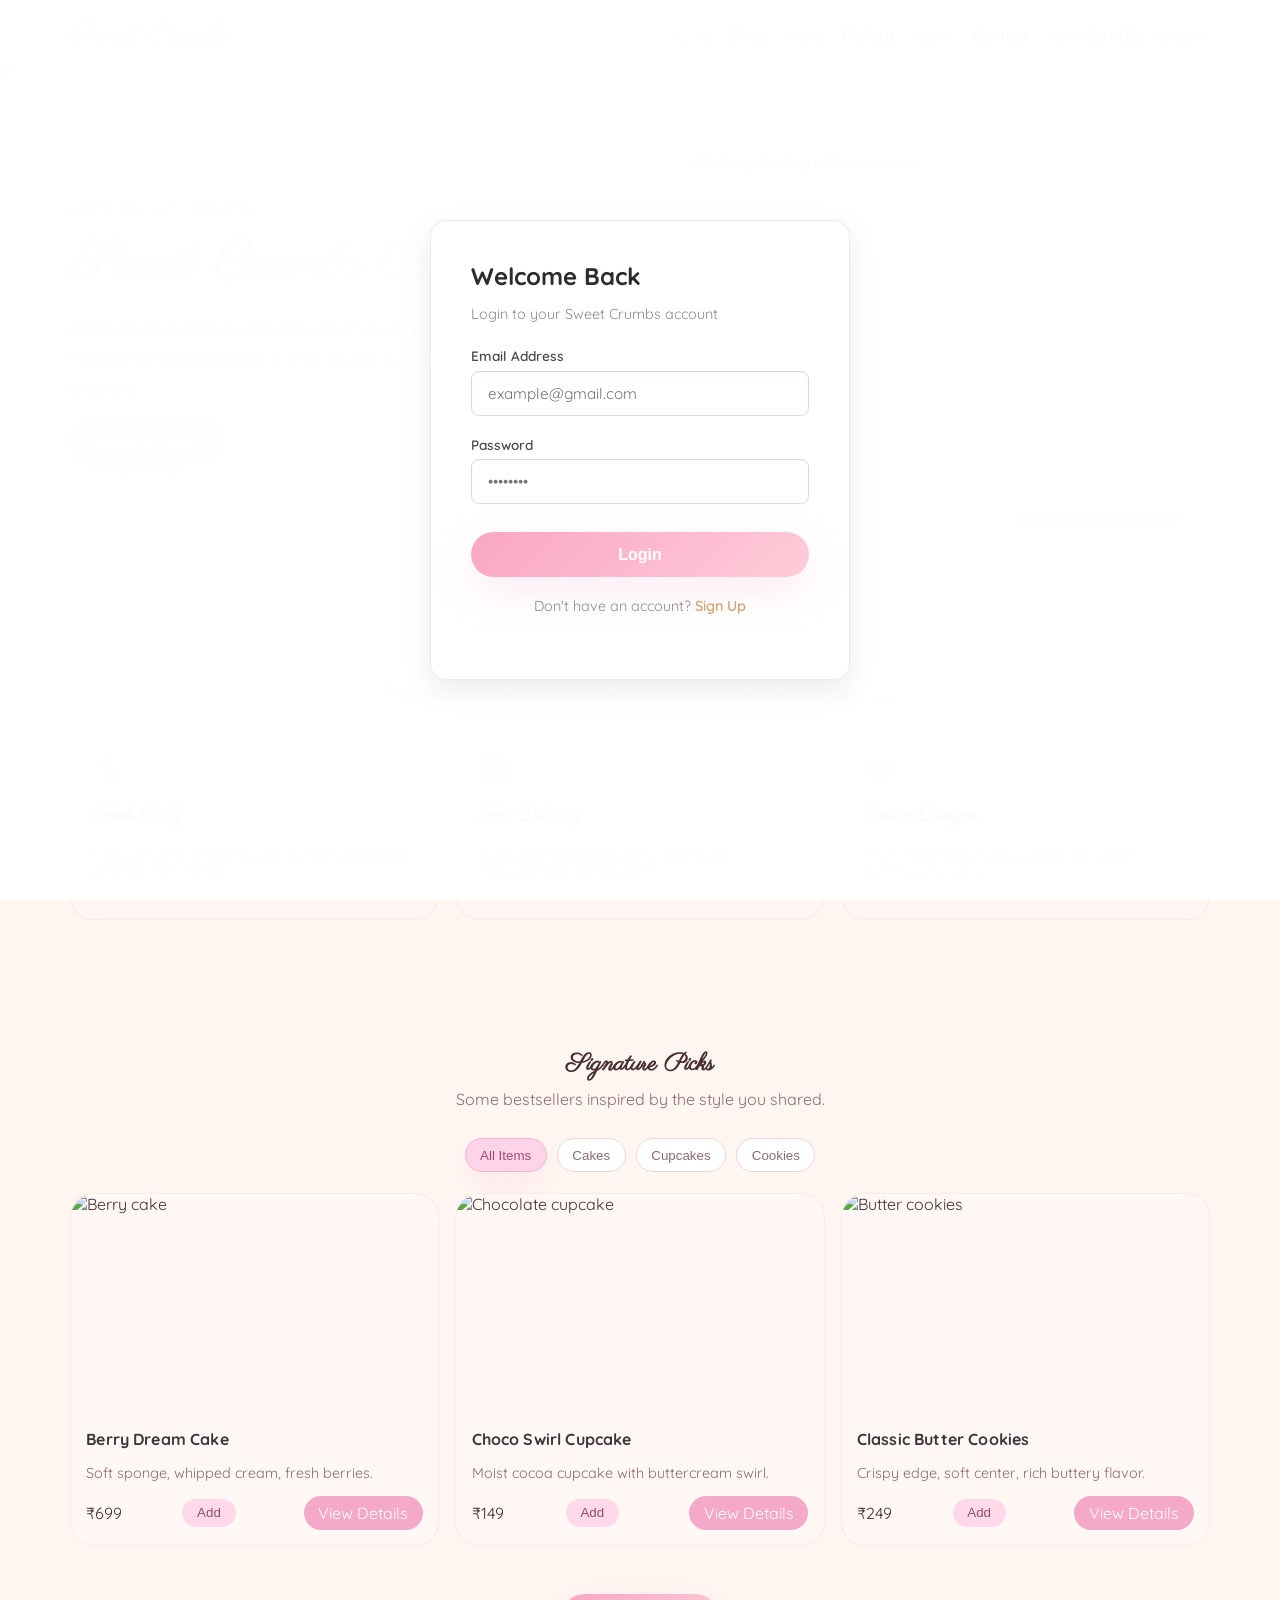
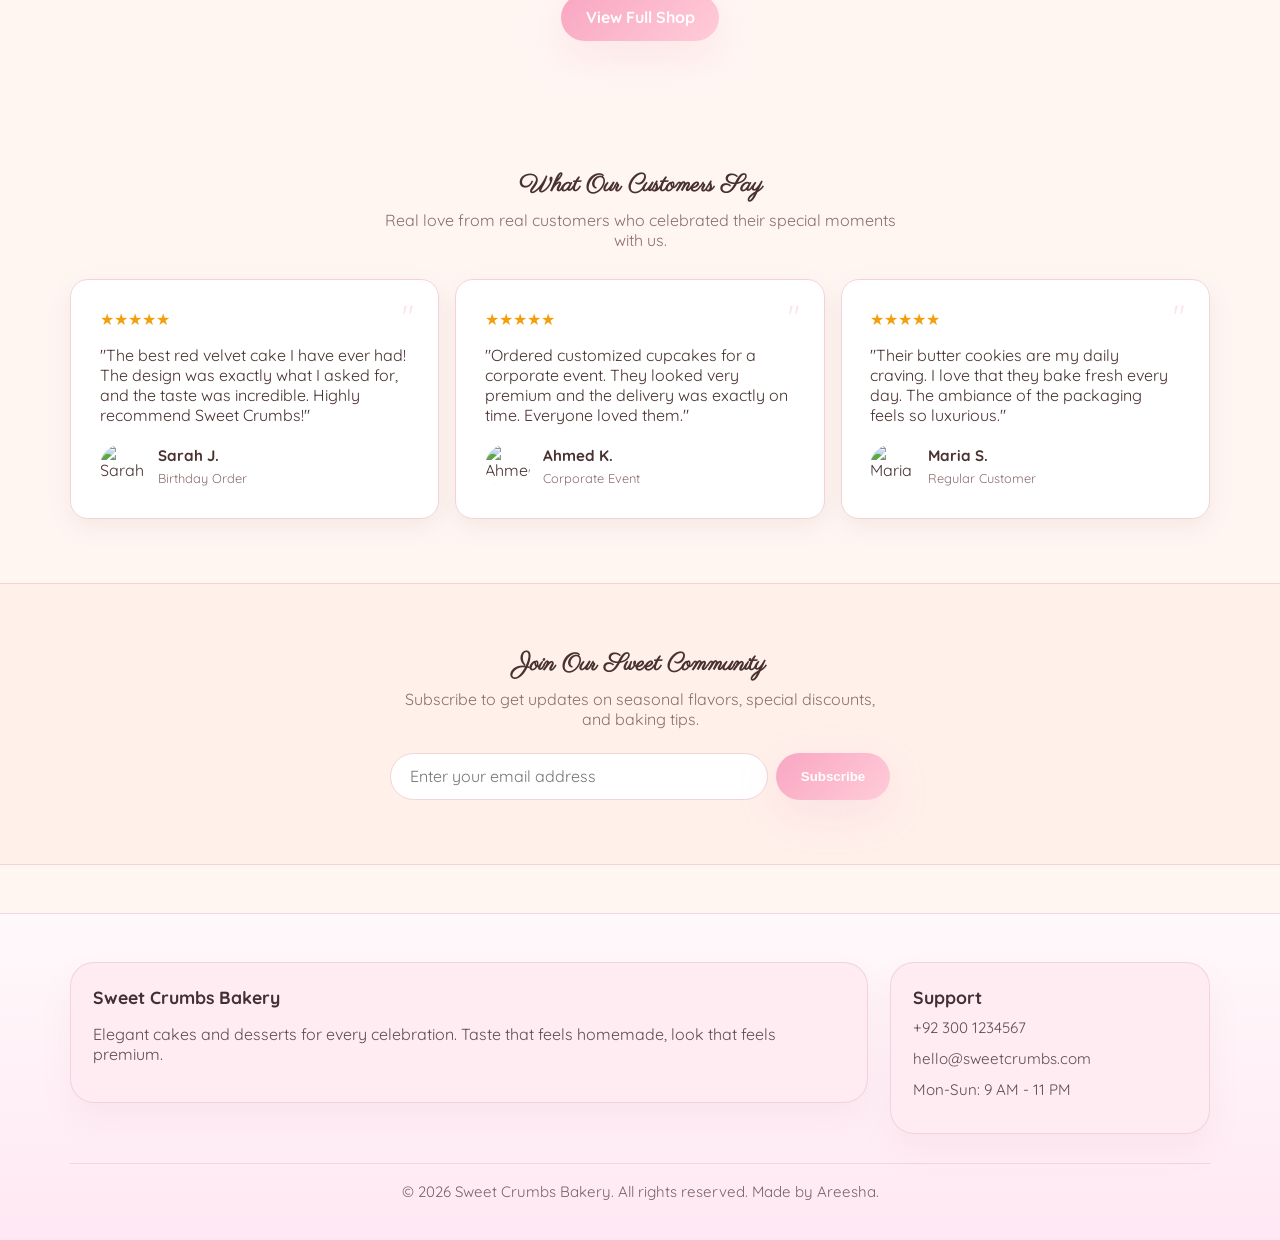
==== commit f78b6050: "Auth logic, logout and cart functionality updated" ====
--- a/index.html
+++ b/index.html
@@ -13,6 +13,50 @@
     <link rel="stylesheet" href="./style.css" />
   </head>
   <body>
+    
+    <div id="auth-modal" class="auth-modal hidden"> 
+  <div class="auth-container">
+    <div id="login-box" class="auth-box">
+      <h2>Welcome Back</h2>
+      <p>Login to your Sweet Crumbs account</p>
+      <form id="login-form">
+        <div class="form-group">
+          <label>Email Address</label>
+          <input type="email" id="login-email" placeholder="example@gmail.com" required />
+        </div>
+        <div class="form-group">
+          <label>Password</label>
+          <input type="password" id="login-password" placeholder="••••••••" required />
+        </div>
+        <button type="submit" class="btn primary auth-btn">Login</button>
+      </form>
+      <p class="auth-switch">Don't have an account? <a href="javascript:void(0)" id="to-register">Sign Up</a></p>
+    </div>
+
+    <div id="register-box" class="auth-box hidden">
+      <h2>Create Account</h2>
+      <p>Join the Sweet Crumbs community</p>
+      <form id="register-form">
+        <div class="form-group">
+          <label>Full Name</label>
+          <input type="text" id="register-name" placeholder="Areesha" required />
+        </div>
+        <div class="form-group">
+          <label>Email Address</label>
+          <input type="email" id="register-email" placeholder="example@gmail.com" required />
+        </div>
+        <div class="form-group">
+          <label>Password</label>
+          <input type="password" id="register-password" placeholder="••••••••" required />
+        </div>
+        <button type="submit" class="btn primary auth-btn">Register</button>
+      </form>
+      <p class="auth-switch">Already have an account? <a href="javascript:void(0)" id="to-login">Login</a></p>
+    </div>
+  </div>
+</div>
+
+    <!-- ================= PAGE LOADER ================= -->
     <div class="page-loader" aria-hidden="true">
       <div class="loader-content">
         <div class="loader-spinner">
@@ -24,6 +68,7 @@
         <p class="loader-subtitle">Welcome to our bakery</p>
       </div>
     </div>
+
     <header class="site-header">
       <div class="container topbar">
         <a class="logo" href="./index.html">Sweet Crumbs</a>
@@ -37,6 +82,7 @@
             <li><a class="nav-link" href="./about.html">About</a></li>
             <li><a class="nav-link" href="./contact.html">Contact</a></li>
             <li><a class="nav-link cart-link" href="#" id="view-cart-link">View Cart (<span class="cart-count">0</span>)</a></li>
+            <li><a class="nav-link logout-btn" href="#" id="logout-link" style="color: #d9534f; font-weight: bold;">Logout</a></li>
           </ul>
         </nav>
       </div>
@@ -256,4 +302,4 @@
 
     <script src="./script.js"></script>
   </body>
-</html>
+</html>
--- a/style.css
+++ b/style.css
@@ -276,7 +276,7 @@
     opacity: 1;
   }
 }
-}
+
 
 @keyframes spin {
   to {
@@ -1098,9 +1098,13 @@
     background-position: calc(200px + 100%) 0;
   }
 }
-    transform: scale(0.95);
-  }
-  to {
+ @keyframes shimmer {
+  0% {
+    background-position: -200px 0;
+    transform: scale(0.95); /* Agar aap 0% par scale chah rahi hain */
+  }
+  100% {
+    background-position: calc(200px + 100%) 0;
     opacity: 1;
     transform: scale(1);
   }
@@ -1353,3 +1357,103 @@
     display: none;
   }
 }
+/* ================= AUTH MODAL STYLES ================= */
+.auth-modal {
+  position: fixed;
+  top: 0;
+  left: 0;
+  width: 100%;
+  height: 100%;
+  background: rgba(255, 255, 255, 0.98); /* Pure white with slight opacity for premium look */
+  z-index: 9999; /* Page loader se upar ya barabar rakhne ke liye */
+  display: flex;
+  align-items: center;
+  justify-content: center;
+  transition: opacity 0.4s ease, visibility 0.4s ease;
+}
+
+.auth-modal.hidden {
+  opacity: 0;
+  visibility: hidden;
+  pointer-events: none;
+}
+
+.auth-container {
+  background: #ffffff;
+  padding: 2.5rem;
+  border-radius: 16px;
+  box-shadow: 0 10px 30px rgba(0, 0, 0, 0.08);
+  width: 100%;
+  max-width: 420px;
+  border: 1px solid #f3e8e8;
+}
+
+.auth-box h2 {
+  font-family: 'Quicksand', sans-serif;
+  font-weight: 700;
+  color: #2c2c2c;
+  margin-bottom: 0.25rem;
+}
+
+.auth-box p {
+  color: #8c8c8c;
+  font-size: 0.9rem;
+  margin-bottom: 1.5rem;
+}
+
+.form-group {
+  margin-bottom: 1.25rem;
+  text-align: left;
+}
+
+.form-group label {
+  display: block;
+  font-size: 0.85rem;
+  font-weight: 600;
+  margin-bottom: 0.4rem;
+  color: #4a4a4a;
+}
+
+.form-group input {
+  width: 100%;
+  padding: 0.75rem 1rem;
+  border: 1px solid #e2d5d5;
+  border-radius: 8px;
+  font-family: inherit;
+  font-size: 0.95rem;
+  transition: border-color 0.2s;
+}
+
+.form-group input:focus {
+  outline: none;
+  border-color: #d4a373; /* Jo bhi aapka primary gold/brown color variable ho */
+}
+
+.auth-btn {
+  width: 100%;
+  padding: 0.8rem;
+  font-size: 1rem;
+  margin-top: 0.5rem;
+  cursor: pointer;
+}
+
+.auth-switch {
+  text-align: center;
+  margin-top: 1.25rem;
+  font-size: 0.9rem !important;
+}
+
+.auth-switch a {
+  color: #d4a373;
+  text-decoration: none;
+  font-weight: 600;
+}
+
+.auth-box.hidden {
+  display: none;
+}
+
+/* Jab modal open ho to piche scroll na ho */
+body.modal-open {
+  overflow: hidden;
+}
